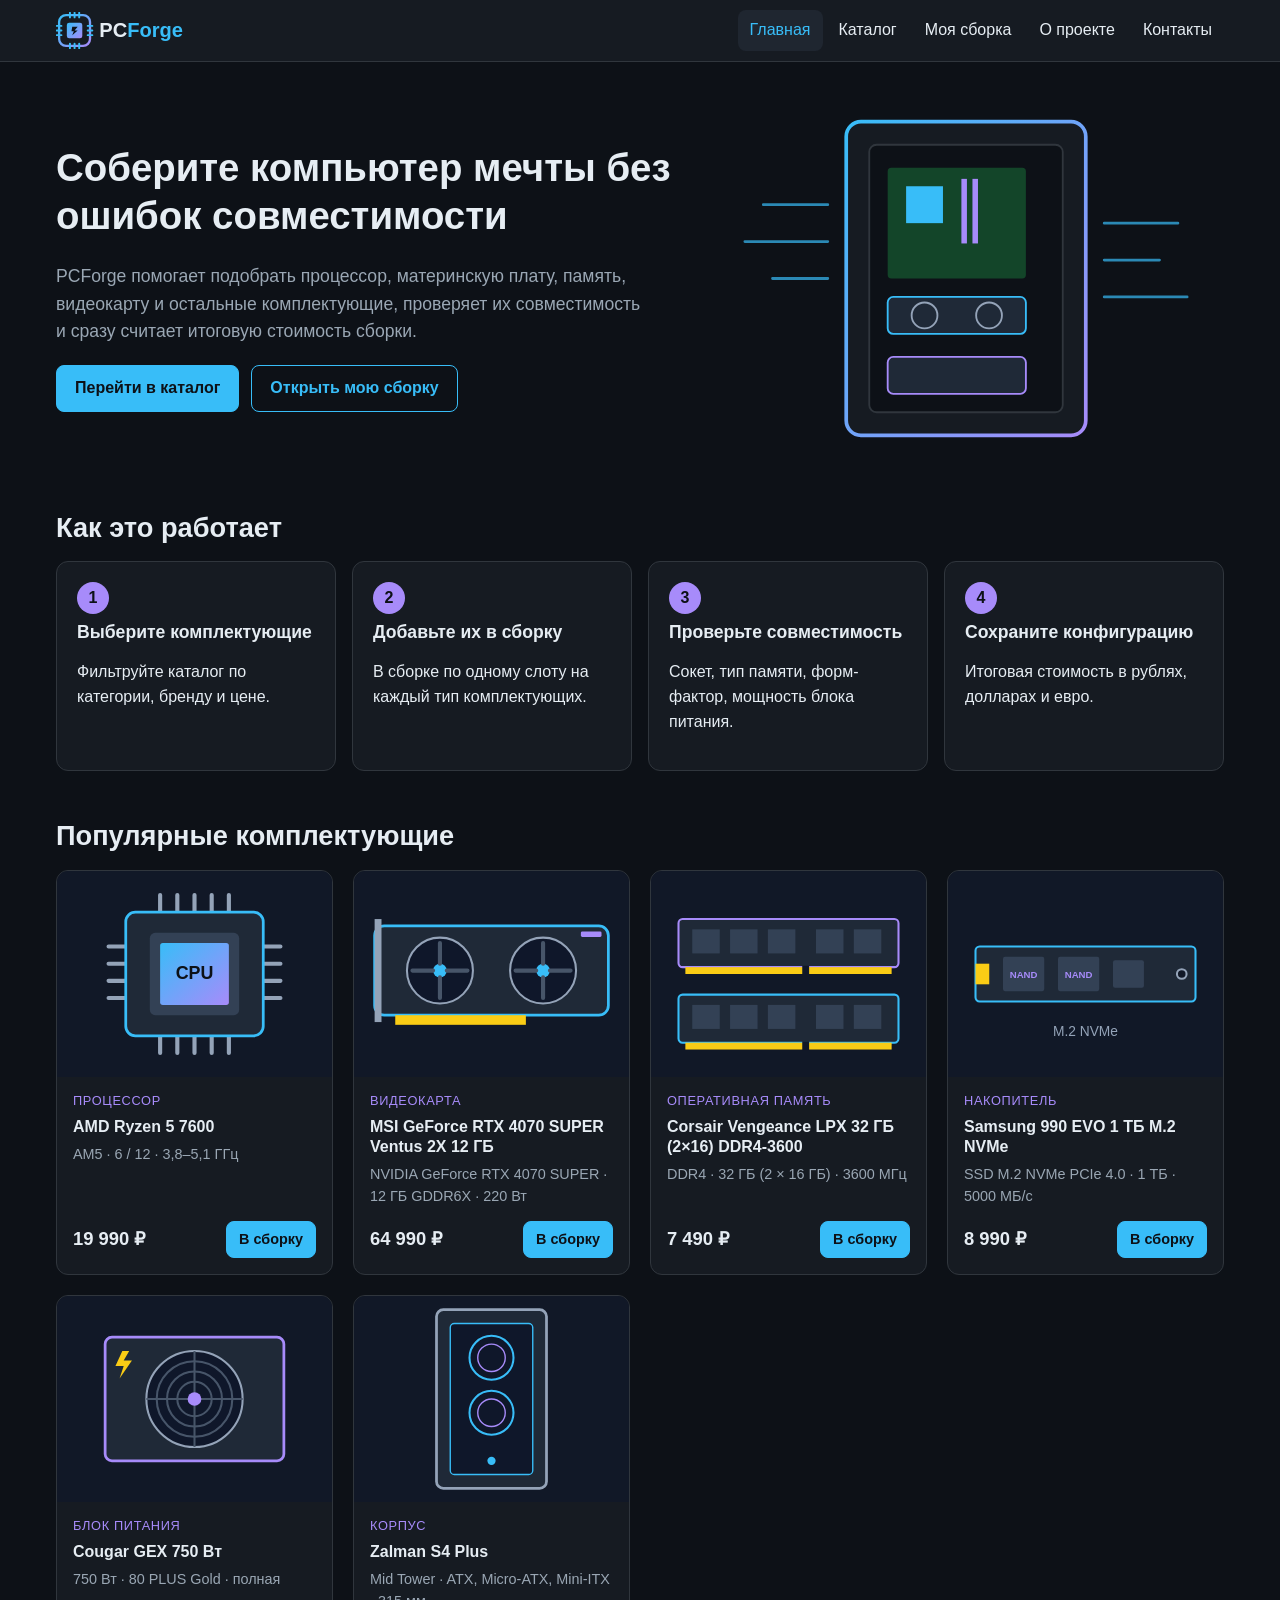
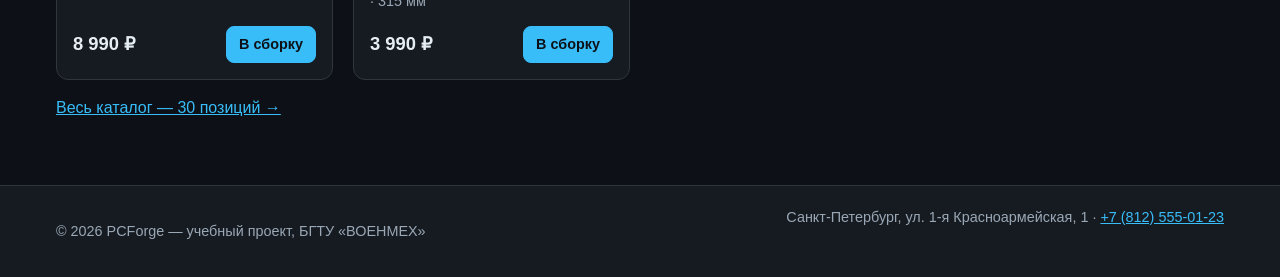
==== frontend/index.html @ 4b2fd327 "ПР1: статические страницы, оформление и навигация" ====
<!DOCTYPE html>
<html lang="ru">
<head>
  <meta charset="UTF-8">
  <meta name="viewport" content="width=device-width, initial-scale=1">
  <meta name="description" content="PCForge — подбор комплектующих и сборка компьютера с подсчётом стоимости">
  <title>Главная — PCForge</title>
  <link rel="icon" href="img/favicon.svg" type="image/svg+xml">
  <link rel="stylesheet" href="css/style.css">
</head>
<body>
  <a class="skip-link" href="#main">Перейти к содержимому</a>
  <header class="site-header">
    <div class="container">
      <a class="logo" href="index.html"><img src="img/logo.svg" alt="PCForge — на главную" width="170" height="37"></a>
      <nav class="main-nav" aria-label="Основное меню">
        <ul>
          <li><a href="index.html" aria-current="page">Главная</a></li>
          <li><a href="catalog.html">Каталог</a></li>
          <li><a href="build.html">Моя сборка</a></li>
          <li><a href="about.html">О проекте</a></li>
          <li><a href="contacts.html">Контакты</a></li>
        </ul>
      </nav>
    </div>
  </header>

  <main id="main">
    <div class="container">
      <section class="hero" aria-labelledby="hero-title">
        <div>
          <h1 id="hero-title">Соберите компьютер мечты без ошибок совместимости</h1>
          <p class="lead">PCForge помогает подобрать процессор, материнскую плату, память, видеокарту и остальные комплектующие, проверяет их совместимость и сразу считает итоговую стоимость сборки.</p>
          <div class="hero-actions">
            <a class="btn" href="catalog.html">Перейти в каталог</a>
            <a class="btn btn-outline" href="build.html">Открыть мою сборку</a>
          </div>
        </div>
        <img src="img/hero.svg" alt="Схема собранного компьютера: материнская плата, видеокарта и накопитель в корпусе" width="560" height="400">
      </section>

      <section aria-labelledby="how-title">
        <h2 id="how-title">Как это работает</h2>
        <ol class="steps">
          <li><h3>Выберите комплектующие</h3><p>Фильтруйте каталог по категории, бренду и цене.</p></li>
          <li><h3>Добавьте их в сборку</h3><p>В сборке по одному слоту на каждый тип комплектующих.</p></li>
          <li><h3>Проверьте совместимость</h3><p>Сокет, тип памяти, форм-фактор, мощность блока питания.</p></li>
          <li><h3>Сохраните конфигурацию</h3><p>Итоговая стоимость в рублях, долларах и евро.</p></li>
        </ol>
      </section>

      <section aria-labelledby="popular-title">
        <h2 id="popular-title">Популярные комплектующие</h2>
        <div class="cards">
        <article class="card" data-id="1" data-category="cpu" data-brand="AMD" data-price="19990" data-name="AMD Ryzen 5 7600">
                    <img src="img/cpu.svg" alt="Иллюстрация процессора" width="400" height="300" loading="lazy">
                    <div class="card-body">
                      <span class="card-category">Процессор</span>
                      <h3><a href="product.html?id=1">AMD Ryzen 5 7600</a></h3>
                      <p class="card-specs">AM5 · 6 / 12 · 3,8–5,1 ГГц</p>
                      <div class="card-footer">
                        <span class="price">19 990 ₽</span>
                        <button class="btn btn-small" type="button" data-add-to-build="1">В сборку</button>
                      </div>
                    </div>
                  </article>
        <article class="card" data-id="15" data-category="gpu" data-brand="MSI" data-price="64990" data-name="MSI GeForce RTX 4070 SUPER Ventus 2X 12 ГБ">
                    <img src="img/gpu.svg" alt="Иллюстрация видеокарты с двумя вентиляторами" width="400" height="300" loading="lazy">
                    <div class="card-body">
                      <span class="card-category">Видеокарта</span>
                      <h3><a href="product.html?id=15">MSI GeForce RTX 4070 SUPER Ventus 2X 12 ГБ</a></h3>
                      <p class="card-specs">NVIDIA GeForce RTX 4070 SUPER · 12 ГБ GDDR6X · 220 Вт</p>
                      <div class="card-footer">
                        <span class="price">64 990 ₽</span>
                        <button class="btn btn-small" type="button" data-add-to-build="15">В сборку</button>
                      </div>
                    </div>
                  </article>
        <article class="card" data-id="10" data-category="ram" data-brand="Corsair" data-price="7490" data-name="Corsair Vengeance LPX 32 ГБ (2×16) DDR4-3600">
                    <img src="img/ram.svg" alt="Иллюстрация двух модулей оперативной памяти" width="400" height="300" loading="lazy">
                    <div class="card-body">
                      <span class="card-category">Оперативная память</span>
                      <h3><a href="product.html?id=10">Corsair Vengeance LPX 32 ГБ (2×16) DDR4-3600</a></h3>
                      <p class="card-specs">DDR4 · 32 ГБ (2 × 16 ГБ) · 3600 МГц</p>
                      <div class="card-footer">
                        <span class="price">7 490 ₽</span>
                        <button class="btn btn-small" type="button" data-add-to-build="10">В сборку</button>
                      </div>
                    </div>
                  </article>
        <article class="card" data-id="18" data-category="storage" data-brand="Samsung" data-price="8990" data-name="Samsung 990 EVO 1 ТБ M.2 NVMe">
                    <img src="img/storage.svg" alt="Иллюстрация SSD-накопителя M.2" width="400" height="300" loading="lazy">
                    <div class="card-body">
                      <span class="card-category">Накопитель</span>
                      <h3><a href="product.html?id=18">Samsung 990 EVO 1 ТБ M.2 NVMe</a></h3>
                      <p class="card-specs">SSD M.2 NVMe PCIe 4.0 · 1 ТБ · 5000 МБ/с</p>
                      <div class="card-footer">
                        <span class="price">8 990 ₽</span>
                        <button class="btn btn-small" type="button" data-add-to-build="18">В сборку</button>
                      </div>
                    </div>
                  </article>
        <article class="card" data-id="22" data-category="psu" data-brand="Cougar" data-price="8990" data-name="Cougar GEX 750 Вт">
                    <img src="img/psu.svg" alt="Иллюстрация блока питания" width="400" height="300" loading="lazy">
                    <div class="card-body">
                      <span class="card-category">Блок питания</span>
                      <h3><a href="product.html?id=22">Cougar GEX 750 Вт</a></h3>
                      <p class="card-specs">750 Вт · 80 PLUS Gold · полная</p>
                      <div class="card-footer">
                        <span class="price">8 990 ₽</span>
                        <button class="btn btn-small" type="button" data-add-to-build="22">В сборку</button>
                      </div>
                    </div>
                  </article>
        <article class="card" data-id="25" data-category="case" data-brand="Zalman" data-price="3990" data-name="Zalman S4 Plus">
                    <img src="img/case.svg" alt="Иллюстрация компьютерного корпуса" width="400" height="300" loading="lazy">
                    <div class="card-body">
                      <span class="card-category">Корпус</span>
                      <h3><a href="product.html?id=25">Zalman S4 Plus</a></h3>
                      <p class="card-specs">Mid Tower · ATX, Micro-ATX, Mini-ITX · 315 мм</p>
                      <div class="card-footer">
                        <span class="price">3 990 ₽</span>
                        <button class="btn btn-small" type="button" data-add-to-build="25">В сборку</button>
                      </div>
                    </div>
                  </article>
        </div>
        <p><a href="catalog.html">Весь каталог — 30 позиций →</a></p>
      </section>
    </div>
  </main>

  <footer class="site-footer">
    <div class="container">
      <p>© 2026 PCForge — учебный проект, БГТУ «ВОЕНМЕХ»</p>
      <address>Санкт-Петербург, ул. 1-я Красноармейская, 1 · <a href="tel:+78125550123">+7 (812) 555-01-23</a></address>
    </div>
  </footer>
</body>
</html>
---- frontend/css/style.css ----
/* ===== PCForge — общий файл стилей ===== */

:root {
  --bg: #0d1117;
  --surface: #161b22;
  --surface-2: #1f2630;
  --border: #30363d;
  --text: #e6edf3;
  --muted: #9aa7b4;
  --accent: #38bdf8;
  --accent-2: #a78bfa;
  --ok: #4ade80;
  --warn: #fbbf24;
  --error: #f87171;
  --radius: 12px;
  --max-width: 1200px;
}

*,
*::before,
*::after {
  box-sizing: border-box;
}

body {
  margin: 0;
  font-family: "Segoe UI", Roboto, Arial, sans-serif;
  font-size: 16px;
  line-height: 1.55;
  color: var(--text);
  background: var(--bg);
  display: flex;
  flex-direction: column;
  min-height: 100vh;
}

img {
  max-width: 100%;
  height: auto;
  display: block;
}

a {
  color: var(--accent);
}

a:hover {
  color: var(--accent-2);
}

:focus-visible {
  outline: 3px solid var(--accent-2);
  outline-offset: 2px;
}

h1,
h2,
h3 {
  line-height: 1.25;
  margin: 0 0 0.6em;
}

h1 {
  font-size: clamp(1.6rem, 4vw, 2.4rem);
}

h2 {
  font-size: clamp(1.3rem, 3vw, 1.7rem);
}

h3 {
  font-size: 1.1rem;
}

.container {
  width: 100%;
  max-width: var(--max-width);
  margin: 0 auto;
  padding: 0 16px;
}

.skip-link {
  position: absolute;
  left: -999px;
  top: 8px;
  background: var(--accent);
  color: var(--bg);
  padding: 8px 12px;
  border-radius: 6px;
  z-index: 10;
}

.skip-link:focus {
  left: 8px;
}

/* ----- Шапка ----- */
.site-header {
  background: var(--surface);
  border-bottom: 1px solid var(--border);
  position: sticky;
  top: 0;
  z-index: 5;
}

.site-header .container {
  display: flex;
  flex-wrap: wrap;
  align-items: center;
  justify-content: space-between;
  gap: 12px;
  padding-top: 10px;
  padding-bottom: 10px;
}

.logo img {
  width: 170px;
}

.main-nav ul {
  list-style: none;
  margin: 0;
  padding: 0;
  display: flex;
  flex-wrap: wrap;
  gap: 4px;
}

.main-nav a {
  display: block;
  padding: 8px 12px;
  border-radius: 8px;
  color: var(--text);
  text-decoration: none;
}

.main-nav a:hover {
  background: var(--surface-2);
  color: var(--accent);
}

.main-nav a[aria-current="page"] {
  background: var(--surface-2);
  color: var(--accent);
}

.build-counter {
  display: inline-block;
  min-width: 1.5em;
  padding: 0 6px;
  margin-left: 4px;
  border-radius: 999px;
  background: var(--accent);
  color: var(--bg);
  font-size: 0.8rem;
  font-weight: 700;
  text-align: center;
}

/* ----- Основная часть ----- */
main {
  flex: 1;
  padding: 32px 0 48px;
}

section + section {
  margin-top: 48px;
}

.lead {
  color: var(--muted);
  font-size: 1.1rem;
  max-width: 60ch;
}

.breadcrumbs ol {
  list-style: none;
  display: flex;
  flex-wrap: wrap;
  gap: 6px;
  padding: 0;
  margin: 0 0 16px;
  color: var(--muted);
  font-size: 0.9rem;
}

.breadcrumbs li + li::before {
  content: "›";
  margin-right: 6px;
}

/* ----- Кнопки ----- */
.btn {
  display: inline-block;
  padding: 10px 18px;
  border: 1px solid var(--accent);
  border-radius: 8px;
  background: var(--accent);
  color: var(--bg);
  font: inherit;
  font-weight: 600;
  text-decoration: none;
  cursor: pointer;
}

.btn:hover {
  background: var(--accent-2);
  border-color: var(--accent-2);
  color: var(--bg);
}

.btn-outline {
  background: transparent;
  color: var(--accent);
}

.btn-small {
  padding: 6px 12px;
  font-size: 0.9rem;
}

.btn-danger {
  background: transparent;
  border-color: var(--error);
  color: var(--error);
}

.btn-danger:hover {
  background: var(--error);
  border-color: var(--error);
}

/* ----- Главная: первый экран ----- */
.hero {
  display: grid;
  grid-template-columns: minmax(0, 1.2fr) minmax(0, 1fr);
  align-items: center;
  gap: 32px;
}

.hero-actions {
  display: flex;
  flex-wrap: wrap;
  gap: 12px;
  margin-top: 20px;
}

.steps {
  display: grid;
  grid-template-columns: repeat(auto-fit, minmax(220px, 1fr));
  gap: 16px;
  padding: 0;
  margin: 0;
  list-style: none;
  counter-reset: step;
}

.steps li {
  background: var(--surface);
  border: 1px solid var(--border);
  border-radius: var(--radius);
  padding: 20px;
  counter-increment: step;
}

.steps li::before {
  content: counter(step);
  display: inline-grid;
  place-items: center;
  width: 32px;
  height: 32px;
  margin-bottom: 8px;
  border-radius: 50%;
  background: var(--accent-2);
  color: var(--bg);
  font-weight: 700;
}

/* ----- Карточки товаров ----- */
.cards {
  display: grid;
  grid-template-columns: repeat(auto-fill, minmax(240px, 1fr));
  gap: 20px;
}

.card {
  display: flex;
  flex-direction: column;
  background: var(--surface);
  border: 1px solid var(--border);
  border-radius: var(--radius);
  overflow: hidden;
}

.card img {
  width: 100%;
  aspect-ratio: 4 / 3;
  object-fit: cover;
}

.card-body {
  display: flex;
  flex-direction: column;
  flex: 1;
  gap: 6px;
  padding: 14px 16px 16px;
}

.card-category {
  color: var(--accent-2);
  font-size: 0.8rem;
  text-transform: uppercase;
  letter-spacing: 0.05em;
}

.card h3 {
  margin: 0;
  font-size: 1rem;
}

.card h3 a {
  color: var(--text);
  text-decoration: none;
}

.card h3 a:hover {
  color: var(--accent);
}

.card-specs {
  margin: 0;
  color: var(--muted);
  font-size: 0.9rem;
}

.card-footer {
  display: flex;
  flex-wrap: wrap;
  align-items: center;
  justify-content: space-between;
  gap: 8px;
  margin-top: auto;
  padding-top: 8px;
}

.price {
  font-size: 1.15rem;
  font-weight: 700;
  white-space: nowrap;
}

/* ----- Каталог ----- */
.catalog-layout {
  display: grid;
  grid-template-columns: 260px 1fr;
  gap: 24px;
  align-items: start;
}

.filters {
  background: var(--surface);
  border: 1px solid var(--border);
  border-radius: var(--radius);
  padding: 16px;
}

.filters fieldset {
  border: 0;
  margin: 0 0 16px;
  padding: 0;
}

.filters legend {
  font-weight: 600;
  margin-bottom: 6px;
}

.check-list {
  display: flex;
  flex-direction: column;
  gap: 4px;
}

.price-range {
  display: flex;
  gap: 8px;
}

.catalog-toolbar {
  display: flex;
  flex-wrap: wrap;
  align-items: center;
  justify-content: space-between;
  gap: 12px;
  margin-bottom: 16px;
}

.catalog-empty {
  padding: 24px;
  border: 1px dashed var(--border);
  border-radius: var(--radius);
  color: var(--muted);
  text-align: center;
}

/* ----- Формы ----- */
label {
  display: block;
  font-weight: 600;
  margin-bottom: 4px;
}

.check-list label {
  display: flex;
  align-items: center;
  gap: 8px;
  font-weight: 400;
}

input,
select,
textarea {
  width: 100%;
  padding: 10px 12px;
  border: 1px solid var(--border);
  border-radius: 8px;
  background: var(--bg);
  color: var(--text);
  font: inherit;
}

input[type="checkbox"] {
  width: auto;
}

textarea {
  min-height: 120px;
  resize: vertical;
}

.form-field {
  margin-bottom: 14px;
}

.form-field.has-error input,
.form-field.has-error textarea,
.form-field.has-error select {
  border-color: var(--error);
}

.field-error {
  display: block;
  min-height: 1.2em;
  margin-top: 4px;
  color: var(--error);
  font-size: 0.9rem;
}

.field-hint {
  display: block;
  color: var(--muted);
  font-size: 0.85rem;
}

.form-result {
  margin-top: 12px;
  padding: 12px 14px;
  border-radius: 8px;
  border: 1px solid var(--ok);
  color: var(--ok);
}

.form-result.is-error {
  border-color: var(--error);
  color: var(--error);
}

/* ----- Страница товара ----- */
.product {
  display: grid;
  grid-template-columns: minmax(0, 1fr) minmax(0, 1fr);
  gap: 32px;
  align-items: start;
}

.product-image {
  border: 1px solid var(--border);
  border-radius: var(--radius);
  overflow: hidden;
}

.product-buy {
  display: flex;
  flex-wrap: wrap;
  align-items: center;
  gap: 16px;
  margin: 16px 0;
  padding: 16px;
  background: var(--surface);
  border: 1px solid var(--border);
  border-radius: var(--radius);
}

.product-buy .price {
  font-size: 1.6rem;
}

.currency-box {
  color: var(--muted);
  font-size: 0.95rem;
}

.spec-table {
  width: 100%;
  border-collapse: collapse;
}

.spec-table th,
.spec-table td {
  padding: 10px 12px;
  border-bottom: 1px solid var(--border);
  text-align: left;
  vertical-align: top;
}

.spec-table th {
  width: 45%;
  color: var(--muted);
  font-weight: 400;
}

details {
  margin-top: 16px;
  background: var(--surface);
  border: 1px solid var(--border);
  border-radius: var(--radius);
  padding: 12px 16px;
}

summary {
  cursor: pointer;
  font-weight: 600;
}

/* ----- Страница «Моя сборка» ----- */
.build-layout {
  display: grid;
  grid-template-columns: 1fr 320px;
  gap: 24px;
  align-items: start;
}

.build-table {
  width: 100%;
  border-collapse: collapse;
  background: var(--surface);
  border-radius: var(--radius);
  overflow: hidden;
}

.build-table th,
.build-table td {
  padding: 12px;
  border-bottom: 1px solid var(--border);
  text-align: left;
}

.build-table thead th {
  background: var(--surface-2);
}

.build-table .empty-slot {
  color: var(--muted);
}

.build-summary {
  background: var(--surface);
  border: 1px solid var(--border);
  border-radius: var(--radius);
  padding: 20px;
  position: sticky;
  top: 90px;
}

.build-summary dl {
  display: grid;
  grid-template-columns: 1fr auto;
  gap: 8px 12px;
  margin: 0 0 16px;
}

.build-summary dd {
  margin: 0;
  font-weight: 600;
  text-align: right;
}

.build-total {
  font-size: 1.5rem;
}

.checks {
  list-style: none;
  padding: 0;
  margin: 0 0 16px;
  display: flex;
  flex-direction: column;
  gap: 6px;
}

.checks li {
  padding: 8px 10px;
  border-radius: 8px;
  border-left: 4px solid var(--ok);
  background: var(--surface-2);
  font-size: 0.92rem;
}

.checks li.is-warn {
  border-left-color: var(--warn);
}

.checks li.is-error {
  border-left-color: var(--error);
}

.status-loading {
  color: var(--muted);
}

.status-loading::before {
  content: "";
  display: inline-block;
  width: 14px;
  height: 14px;
  margin-right: 8px;
  vertical-align: -2px;
  border: 2px solid var(--muted);
  border-top-color: var(--accent);
  border-radius: 50%;
  animation: spin 0.8s linear infinite;
}

.status-error {
  color: var(--error);
}

@keyframes spin {
  to {
    transform: rotate(360deg);
  }
}

/* ----- Контакты ----- */
.contacts-layout {
  display: grid;
  grid-template-columns: 1fr 1fr;
  gap: 32px;
}

.contact-info {
  background: var(--surface);
  border: 1px solid var(--border);
  border-radius: var(--radius);
  padding: 20px;
}

.contact-info dl {
  display: grid;
  grid-template-columns: max-content 1fr;
  gap: 8px 16px;
  margin: 0;
}

.contact-info dt {
  color: var(--muted);
}

.contact-info dd {
  margin: 0;
}

.slogan {
  margin-top: 16px;
  font-size: 1.2rem;
  font-style: italic;
  color: var(--accent);
}

/* ----- Личный кабинет ----- */
.auth-layout {
  display: grid;
  grid-template-columns: 1fr 1fr;
  gap: 32px;
}

.panel {
  background: var(--surface);
  border: 1px solid var(--border);
  border-radius: var(--radius);
  padding: 20px;
}

.saved-builds {
  list-style: none;
  padding: 0;
  margin: 0;
  display: flex;
  flex-direction: column;
  gap: 12px;
}

.saved-builds li {
  background: var(--surface);
  border: 1px solid var(--border);
  border-radius: var(--radius);
  padding: 16px;
}

.saved-builds .build-head {
  display: flex;
  flex-wrap: wrap;
  justify-content: space-between;
  gap: 8px;
}

.saved-builds ul {
  margin: 8px 0;
  padding-left: 20px;
  color: var(--muted);
}

/* ----- Страница 404 ----- */
.error-page {
  text-align: center;
  padding: 40px 0;
}

.error-code {
  font-size: 6rem;
  font-weight: 800;
  line-height: 1;
  color: var(--accent);
}

/* ----- Подвал ----- */
.site-footer {
  background: var(--surface);
  border-top: 1px solid var(--border);
  color: var(--muted);
  font-size: 0.9rem;
}

.site-footer .container {
  display: flex;
  flex-wrap: wrap;
  justify-content: space-between;
  gap: 12px;
  padding-top: 20px;
  padding-bottom: 20px;
}

.site-footer address {
  font-style: normal;
}

/* ----- Адаптивность ----- */
@media (max-width: 900px) {
  .catalog-layout,
  .build-layout,
  .product,
  .hero,
  .contacts-layout,
  .auth-layout {
    grid-template-columns: minmax(0, 1fr);
  }

  .build-summary {
    position: static;
  }
}

@media (max-width: 600px) {
  main {
    padding-top: 20px;
  }

  .logo img {
    width: 140px;
  }

  .main-nav {
    width: 100%;
  }

  .main-nav ul {
    gap: 2px;
  }

  .main-nav a {
    padding: 6px 8px;
    font-size: 0.95rem;
  }

  .build-table thead {
    display: none;
  }

  .build-table,
  .build-table tbody,
  .build-table tr,
  .build-table td,
  .build-table th {
    display: block;
    width: 100%;
  }

  .build-table tr {
    border-bottom: 1px solid var(--border);
    padding: 8px 0;
  }

  .build-table th,
  .build-table td {
    border: 0;
    padding: 4px 12px;
  }

  .contact-info dl {
    grid-template-columns: 1fr;
  }
}

/* ----- Вспомогательные классы ----- */
.visually-hidden {
  position: absolute;
  width: 1px;
  height: 1px;
  overflow: hidden;
  clip: rect(0 0 0 0);
  white-space: nowrap;
}

.h3 {
  font-size: 1.1rem;
}
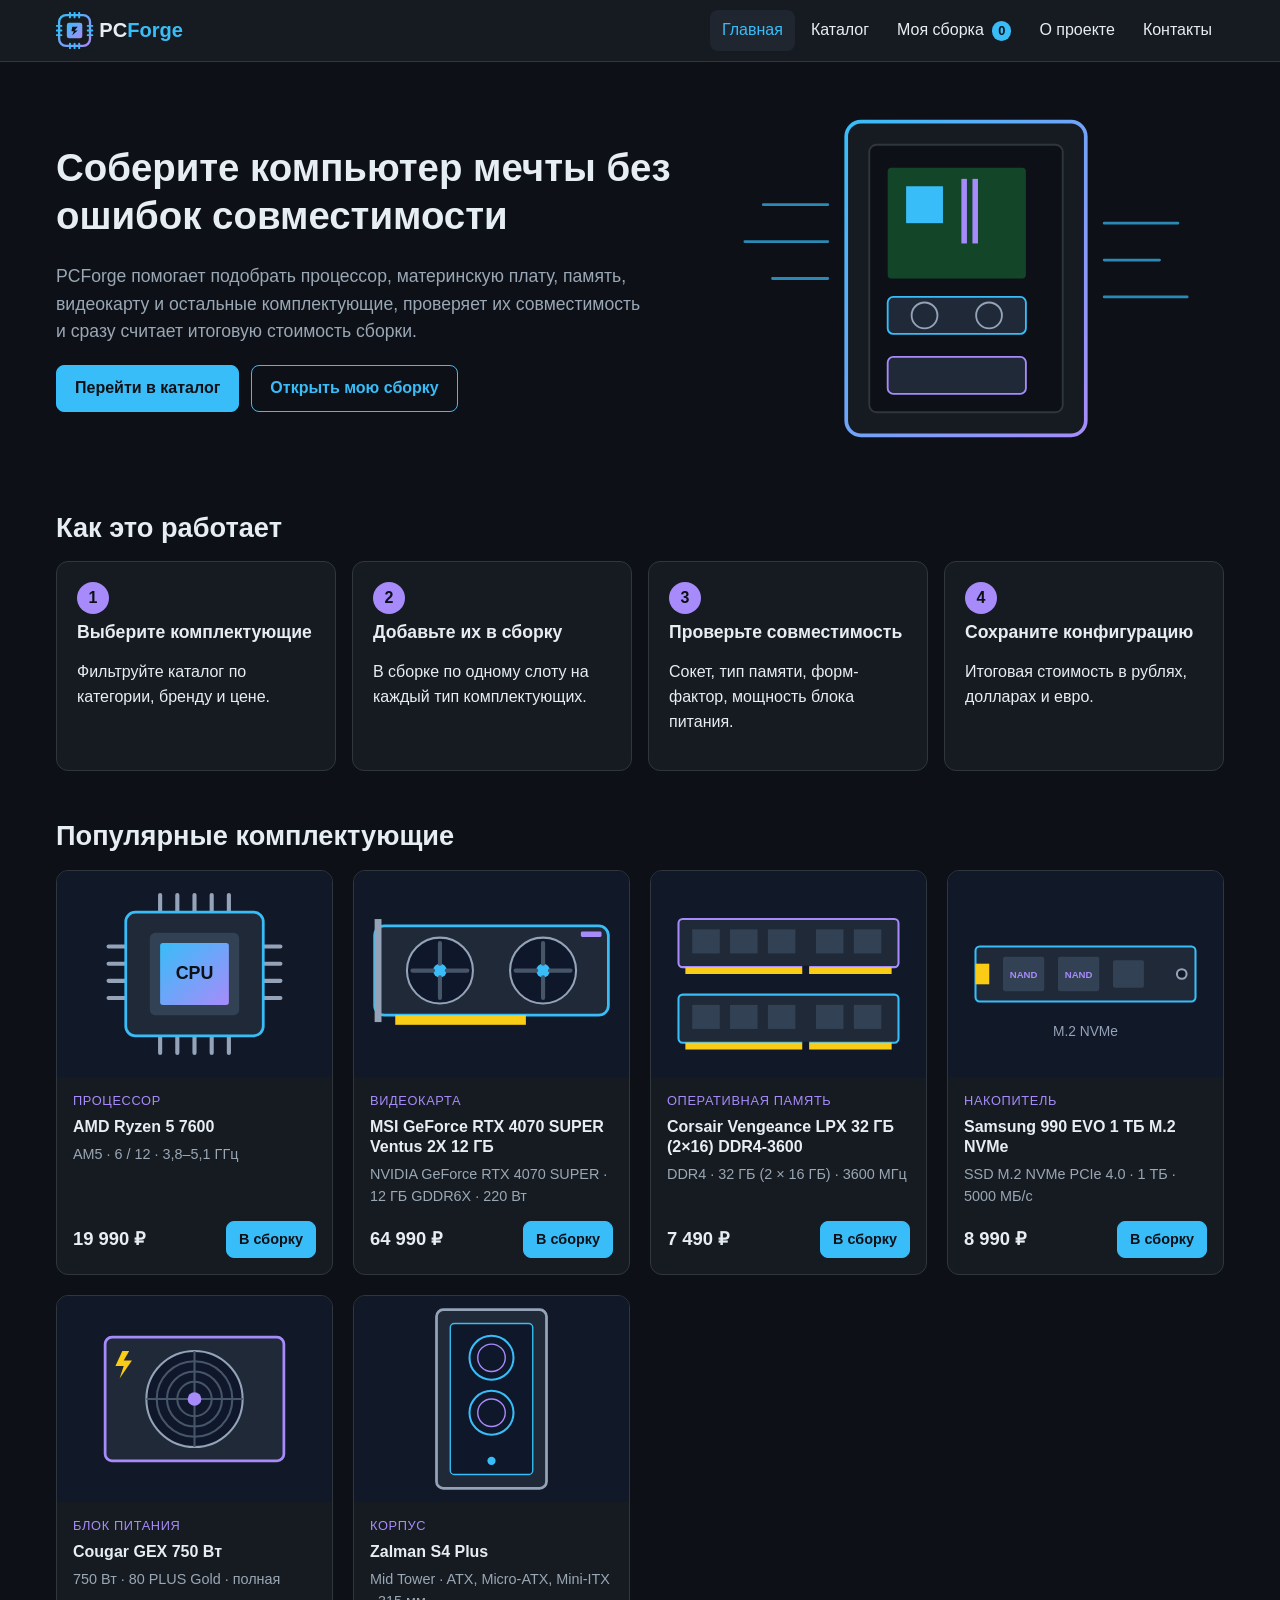
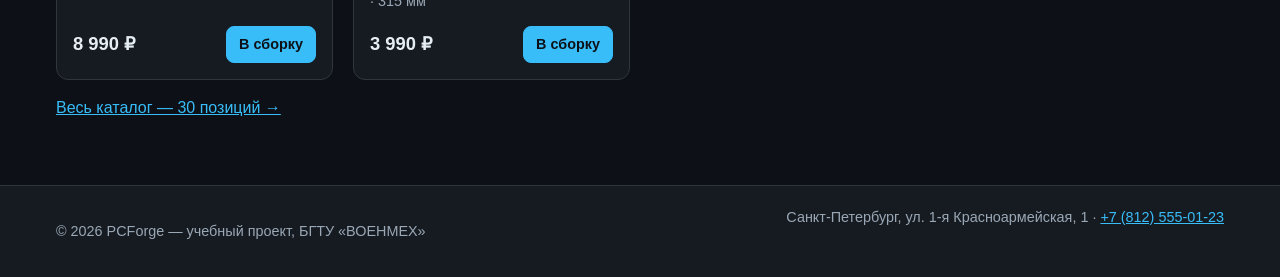
==== commit a74ff9b5: "ПР2: формы, интерактивность и курсы валют ЦБ РФ" ====
--- a/frontend/index.html
+++ b/frontend/index.html
@@ -7,6 +7,8 @@
   <title>Главная — PCForge</title>
   <link rel="icon" href="img/favicon.svg" type="image/svg+xml">
   <link rel="stylesheet" href="css/style.css">
+  <script src="js/build-store.js" defer></script>
+  <script src="js/main.js" defer></script>
 </head>
 <body>
   <a class="skip-link" href="#main">Перейти к содержимому</a>
@@ -17,7 +19,7 @@
         <ul>
           <li><a href="index.html" aria-current="page">Главная</a></li>
           <li><a href="catalog.html">Каталог</a></li>
-          <li><a href="build.html">Моя сборка</a></li>
+          <li><a href="build.html">Моя сборка <span class="build-counter" data-build-counter>0</span></a></li>
           <li><a href="about.html">О проекте</a></li>
           <li><a href="contacts.html">Контакты</a></li>
         </ul>
@@ -52,7 +54,7 @@
       <section aria-labelledby="popular-title">
         <h2 id="popular-title">Популярные комплектующие</h2>
         <div class="cards">
-        <article class="card" data-id="1" data-category="cpu" data-brand="AMD" data-price="19990" data-name="AMD Ryzen 5 7600">
+        <article class="card" data-id="1" data-category="cpu" data-brand="AMD" data-price="19990" data-name="AMD Ryzen 5 7600" data-socket="AM5" data-power="65">
                     <img src="img/cpu.svg" alt="Иллюстрация процессора" width="400" height="300" loading="lazy">
                     <div class="card-body">
                       <span class="card-category">Процессор</span>
@@ -64,7 +66,7 @@
                       </div>
                     </div>
                   </article>
-        <article class="card" data-id="15" data-category="gpu" data-brand="MSI" data-price="64990" data-name="MSI GeForce RTX 4070 SUPER Ventus 2X 12 ГБ">
+        <article class="card" data-id="15" data-category="gpu" data-brand="MSI" data-price="64990" data-name="MSI GeForce RTX 4070 SUPER Ventus 2X 12 ГБ" data-power="220" data-gpu-length="242">
                     <img src="img/gpu.svg" alt="Иллюстрация видеокарты с двумя вентиляторами" width="400" height="300" loading="lazy">
                     <div class="card-body">
                       <span class="card-category">Видеокарта</span>
@@ -76,7 +78,7 @@
                       </div>
                     </div>
                   </article>
-        <article class="card" data-id="10" data-category="ram" data-brand="Corsair" data-price="7490" data-name="Corsair Vengeance LPX 32 ГБ (2×16) DDR4-3600">
+        <article class="card" data-id="10" data-category="ram" data-brand="Corsair" data-price="7490" data-name="Corsair Vengeance LPX 32 ГБ (2×16) DDR4-3600" data-ram-type="DDR4">
                     <img src="img/ram.svg" alt="Иллюстрация двух модулей оперативной памяти" width="400" height="300" loading="lazy">
                     <div class="card-body">
                       <span class="card-category">Оперативная память</span>
@@ -100,7 +102,7 @@
                       </div>
                     </div>
                   </article>
-        <article class="card" data-id="22" data-category="psu" data-brand="Cougar" data-price="8990" data-name="Cougar GEX 750 Вт">
+        <article class="card" data-id="22" data-category="psu" data-brand="Cougar" data-price="8990" data-name="Cougar GEX 750 Вт" data-power="750">
                     <img src="img/psu.svg" alt="Иллюстрация блока питания" width="400" height="300" loading="lazy">
                     <div class="card-body">
                       <span class="card-category">Блок питания</span>
@@ -112,7 +114,7 @@
                       </div>
                     </div>
                   </article>
-        <article class="card" data-id="25" data-category="case" data-brand="Zalman" data-price="3990" data-name="Zalman S4 Plus">
+        <article class="card" data-id="25" data-category="case" data-brand="Zalman" data-price="3990" data-name="Zalman S4 Plus" data-form-factor="ATX" data-gpu-length="315">
                     <img src="img/case.svg" alt="Иллюстрация компьютерного корпуса" width="400" height="300" loading="lazy">
                     <div class="card-body">
                       <span class="card-category">Корпус</span>
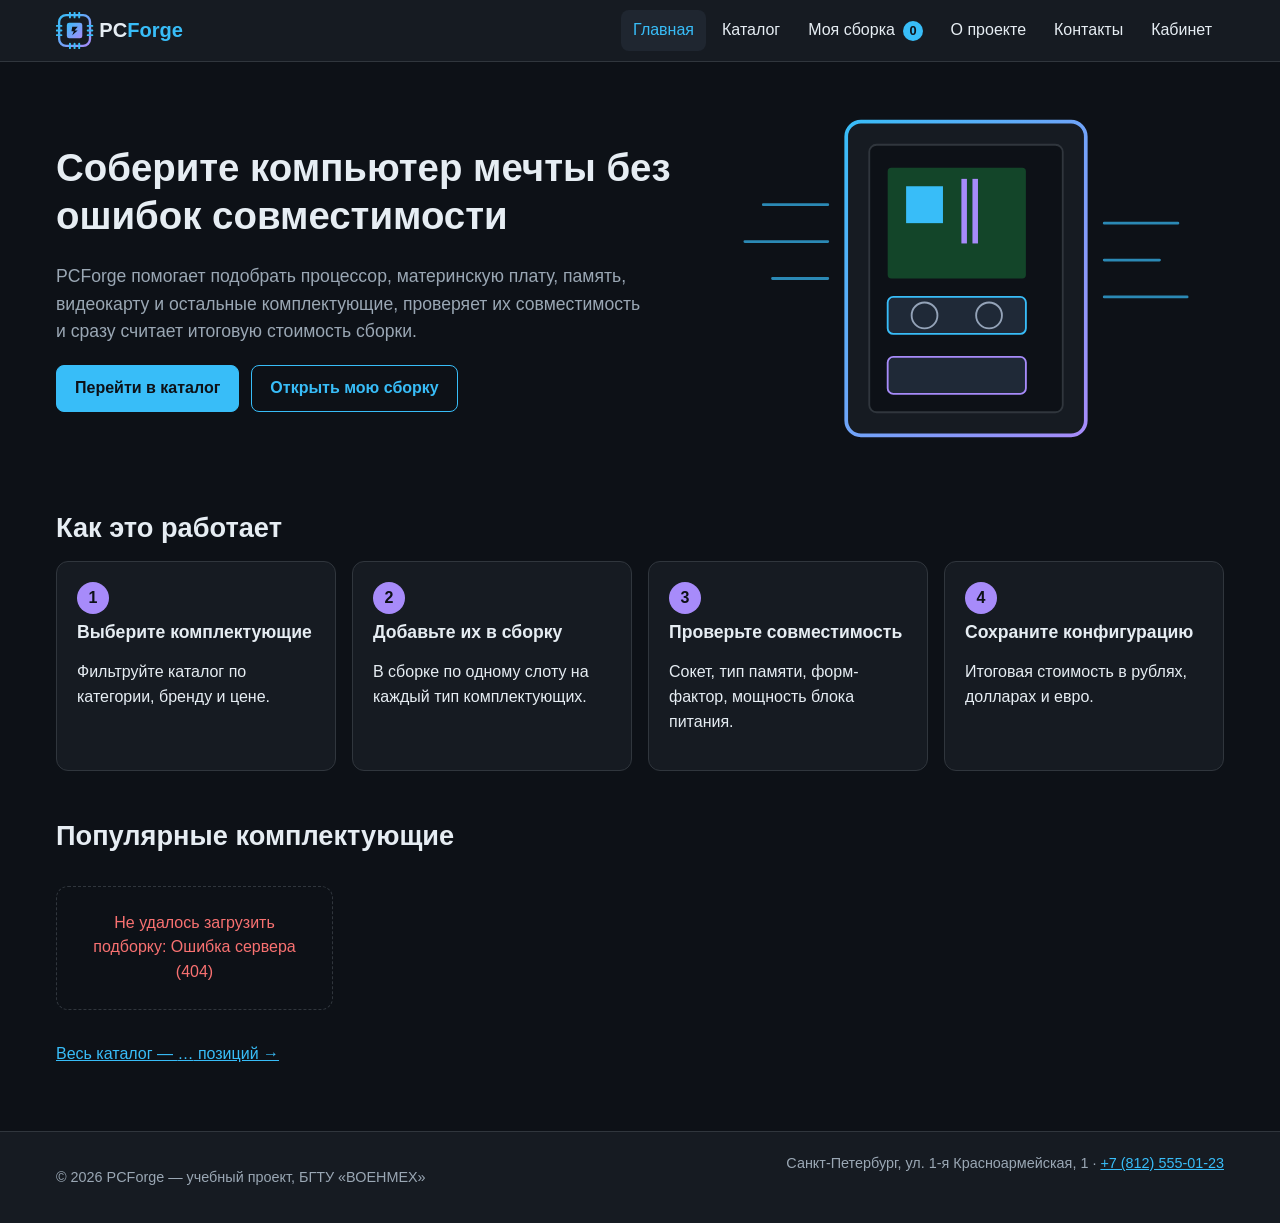
==== commit fab2bece: "ПР3: сервер FastAPI, база данных SQLite, регистрация и вход" ====
--- a/frontend/index.html
+++ b/frontend/index.html
@@ -7,8 +7,11 @@
   <title>Главная — PCForge</title>
   <link rel="icon" href="img/favicon.svg" type="image/svg+xml">
   <link rel="stylesheet" href="css/style.css">
+  <script src="js/api.js" defer></script>
   <script src="js/build-store.js" defer></script>
   <script src="js/main.js" defer></script>
+  <script src="js/cards.js" defer></script>
+  <script src="js/home.js" defer></script>
 </head>
 <body>
   <a class="skip-link" href="#main">Перейти к содержимому</a>
@@ -22,6 +25,7 @@
           <li><a href="build.html">Моя сборка <span class="build-counter" data-build-counter>0</span></a></li>
           <li><a href="about.html">О проекте</a></li>
           <li><a href="contacts.html">Контакты</a></li>
+          <li><a href="account.html">Кабинет</a></li>
         </ul>
       </nav>
     </div>
@@ -53,81 +57,10 @@
 
       <section aria-labelledby="popular-title">
         <h2 id="popular-title">Популярные комплектующие</h2>
-        <div class="cards">
-        <article class="card" data-id="1" data-category="cpu" data-brand="AMD" data-price="19990" data-name="AMD Ryzen 5 7600" data-socket="AM5" data-power="65">
-                    <img src="img/cpu.svg" alt="Иллюстрация процессора" width="400" height="300" loading="lazy">
-                    <div class="card-body">
-                      <span class="card-category">Процессор</span>
-                      <h3><a href="product.html?id=1">AMD Ryzen 5 7600</a></h3>
-                      <p class="card-specs">AM5 · 6 / 12 · 3,8–5,1 ГГц</p>
-                      <div class="card-footer">
-                        <span class="price">19 990 ₽</span>
-                        <button class="btn btn-small" type="button" data-add-to-build="1">В сборку</button>
-                      </div>
-                    </div>
-                  </article>
-        <article class="card" data-id="15" data-category="gpu" data-brand="MSI" data-price="64990" data-name="MSI GeForce RTX 4070 SUPER Ventus 2X 12 ГБ" data-power="220" data-gpu-length="242">
-                    <img src="img/gpu.svg" alt="Иллюстрация видеокарты с двумя вентиляторами" width="400" height="300" loading="lazy">
-                    <div class="card-body">
-                      <span class="card-category">Видеокарта</span>
-                      <h3><a href="product.html?id=15">MSI GeForce RTX 4070 SUPER Ventus 2X 12 ГБ</a></h3>
-                      <p class="card-specs">NVIDIA GeForce RTX 4070 SUPER · 12 ГБ GDDR6X · 220 Вт</p>
-                      <div class="card-footer">
-                        <span class="price">64 990 ₽</span>
-                        <button class="btn btn-small" type="button" data-add-to-build="15">В сборку</button>
-                      </div>
-                    </div>
-                  </article>
-        <article class="card" data-id="10" data-category="ram" data-brand="Corsair" data-price="7490" data-name="Corsair Vengeance LPX 32 ГБ (2×16) DDR4-3600" data-ram-type="DDR4">
-                    <img src="img/ram.svg" alt="Иллюстрация двух модулей оперативной памяти" width="400" height="300" loading="lazy">
-                    <div class="card-body">
-                      <span class="card-category">Оперативная память</span>
-                      <h3><a href="product.html?id=10">Corsair Vengeance LPX 32 ГБ (2×16) DDR4-3600</a></h3>
-                      <p class="card-specs">DDR4 · 32 ГБ (2 × 16 ГБ) · 3600 МГц</p>
-                      <div class="card-footer">
-                        <span class="price">7 490 ₽</span>
-                        <button class="btn btn-small" type="button" data-add-to-build="10">В сборку</button>
-                      </div>
-                    </div>
-                  </article>
-        <article class="card" data-id="18" data-category="storage" data-brand="Samsung" data-price="8990" data-name="Samsung 990 EVO 1 ТБ M.2 NVMe">
-                    <img src="img/storage.svg" alt="Иллюстрация SSD-накопителя M.2" width="400" height="300" loading="lazy">
-                    <div class="card-body">
-                      <span class="card-category">Накопитель</span>
-                      <h3><a href="product.html?id=18">Samsung 990 EVO 1 ТБ M.2 NVMe</a></h3>
-                      <p class="card-specs">SSD M.2 NVMe PCIe 4.0 · 1 ТБ · 5000 МБ/с</p>
-                      <div class="card-footer">
-                        <span class="price">8 990 ₽</span>
-                        <button class="btn btn-small" type="button" data-add-to-build="18">В сборку</button>
-                      </div>
-                    </div>
-                  </article>
-        <article class="card" data-id="22" data-category="psu" data-brand="Cougar" data-price="8990" data-name="Cougar GEX 750 Вт" data-power="750">
-                    <img src="img/psu.svg" alt="Иллюстрация блока питания" width="400" height="300" loading="lazy">
-                    <div class="card-body">
-                      <span class="card-category">Блок питания</span>
-                      <h3><a href="product.html?id=22">Cougar GEX 750 Вт</a></h3>
-                      <p class="card-specs">750 Вт · 80 PLUS Gold · полная</p>
-                      <div class="card-footer">
-                        <span class="price">8 990 ₽</span>
-                        <button class="btn btn-small" type="button" data-add-to-build="22">В сборку</button>
-                      </div>
-                    </div>
-                  </article>
-        <article class="card" data-id="25" data-category="case" data-brand="Zalman" data-price="3990" data-name="Zalman S4 Plus" data-form-factor="ATX" data-gpu-length="315">
-                    <img src="img/case.svg" alt="Иллюстрация компьютерного корпуса" width="400" height="300" loading="lazy">
-                    <div class="card-body">
-                      <span class="card-category">Корпус</span>
-                      <h3><a href="product.html?id=25">Zalman S4 Plus</a></h3>
-                      <p class="card-specs">Mid Tower · ATX, Micro-ATX, Mini-ITX · 315 мм</p>
-                      <div class="card-footer">
-                        <span class="price">3 990 ₽</span>
-                        <button class="btn btn-small" type="button" data-add-to-build="25">В сборку</button>
-                      </div>
-                    </div>
-                  </article>
+        <div class="cards" id="popular-list" aria-live="polite">
+          <p class="status-loading">Загружаем подборку…</p>
         </div>
-        <p><a href="catalog.html">Весь каталог — 30 позиций →</a></p>
+        <p><a href="catalog.html">Весь каталог — <span id="catalog-size">…</span> позиций →</a></p>
       </section>
     </div>
   </main>
--- a/frontend/css/style.css
+++ b/frontend/css/style.css
@@ -844,3 +844,7 @@
 .h3 {
   font-size: 1.1rem;
 }
+
+.build-summary form {
+  margin-top: 20px;
+}
